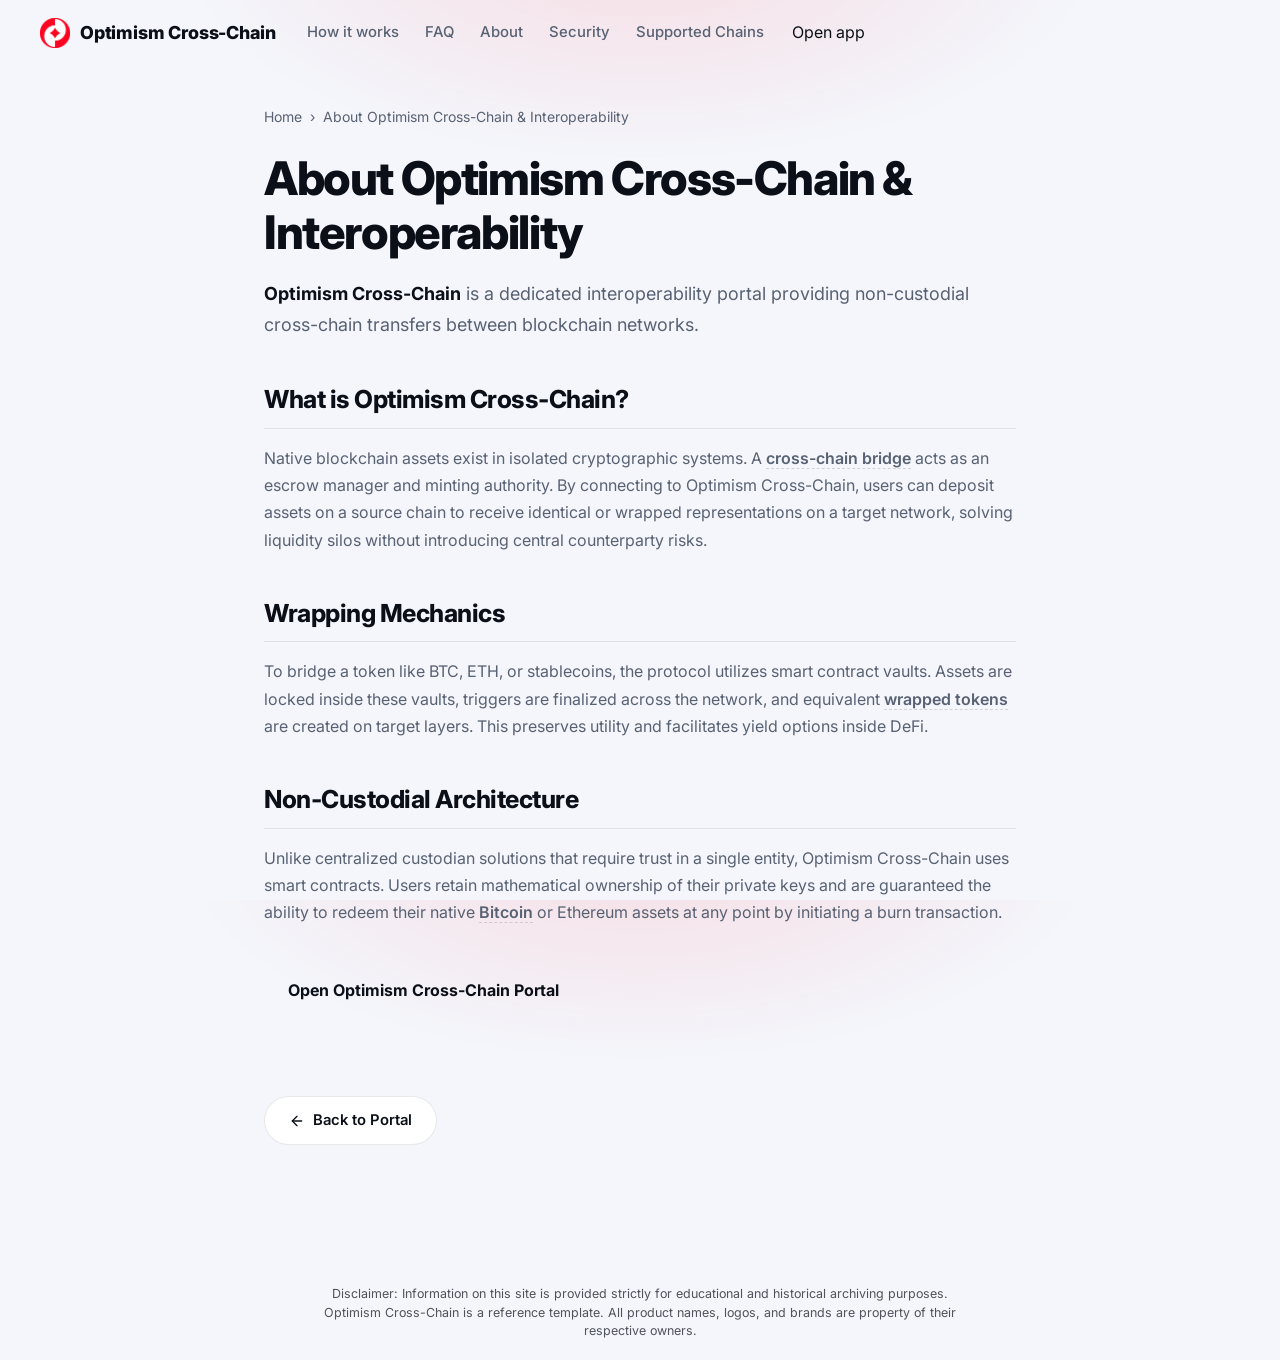
==== about/index.html @ ae6cb528 "Update" ====
<!doctype html>
<html lang="en">
<head>
  <meta charset="utf-8">
  <meta name="viewport" content="width=device-width, initial-scale=1, viewport-fit=cover">
  <title>About Optimism Cross-Chain & Interoperability</title>
  <meta name="description" content="<strong>Optimism Cross-Chain</strong> is a dedicated interoperability portal providing non-custodial cross-chain transfers between blockchain networks">
  <link rel="canonical" href="https://optimism-cross-chain-bridge.github.io/about/">
  <meta name="robots" content="index,follow">
  <meta property="og:type" content="website">
  <meta property="og:title" content="About Optimism Cross-Chain & Interoperability">
  <meta property="og:description" content="<strong>Optimism Cross-Chain</strong> is a dedicated interoperability portal providing non-custodial cross-chain transfers between blockchain networks">
  <meta property="og:url" content="https://optimism-cross-chain-bridge.github.io/about/">
  <meta property="og:image" content="https://optimism-cross-chain-bridge.github.io/og-cover.png">
  <meta name="twitter:card" content="summary">
  <meta name="twitter:title" content="About Optimism Cross-Chain & Interoperability">
  <meta name="twitter:description" content="<strong>Optimism Cross-Chain</strong> is a dedicated interoperability portal providing non-custodial cross-chain transfers between blockchain networks">
  <link rel="icon" type="image/png" href="../favicon.png">
  <link rel="manifest" href="../site.webmanifest">
  <link rel="apple-touch-icon" href="../favicon.png">
  <style>


@import url('https://fonts.googleapis.com/css2?family=Inter:wght@400;500;600;700;800&display=swap');

/* ===== Base bridge — SIMPLE scenario (one-screen, light premium, Base blue) ===== */
:root{
  --bg:#F4F6FB; --surface:#FFFFFF; --inset:#F1F4FA;
  --ink:#0B0F18; --muted:#586273; --faint:#949CAB;
  --accent:#FF0420; --accent-2:#D80016; --accent-soft:rgba(255,4,32,.12);
  --line:rgba(11,15,24,.09); --line-2:rgba(11,15,24,.16);
  --radius:20px; --shadow:0 26px 60px -30px rgba(11,15,24,.30);
  --max:1080px;
}
*{box-sizing:border-box}
html,body{height:100%}
body{margin:0;background:
    radial-gradient(60% 40% at 50% -6%, rgba(255,4,32,.10), transparent 60%),
    var(--bg);
  color:var(--ink);font-family:'Inter',system-ui,-apple-system,Segoe UI,Roboto,sans-serif;
  line-height:1.6;-webkit-font-smoothing:antialiased;overflow-x:hidden;
  min-height:100dvh;display:flex;flex-direction:column}
a{color:inherit;text-decoration:none}
img{max-width:100%;display:block}
h1{margin:0;line-height:1.08;letter-spacing:-.03em}
p{margin:0}

.topbar{display:flex;align-items:center;gap:14px;padding:18px clamp(16px,4vw,40px)}
.brand{display:flex;align-items:center;gap:10px;font-weight:800;font-size:1.12rem;letter-spacing:-.01em}
.brand img{border-radius:8px}
.nav{display:flex;gap:26px;margin-left:18px}
.nav a{color:var(--muted);font-size:.93rem;font-weight:500;transition:color .15s}
.nav a:hover{color:var(--ink)}
.sp{flex:1}
.ghost{display:inline-flex;align-items:center;background:var(--ink);color:#fff;font-weight:600;font-size:.9rem;
  padding:9px 18px;border-radius:999px;transition:transform .12s,opacity .2s}
.ghost:hover{transform:translateY(-1px);opacity:.92}

.stage{flex:1;display:flex;flex-direction:column;align-items:center;justify-content:center;
  text-align:center;padding:20px clamp(16px,4vw,40px) 8px;gap:0}
.stage h1{font-size:clamp(2.6rem,6.5vw,4.2rem);font-weight:800}
.sub{color:var(--muted);font-size:clamp(1.02rem,1.7vw,1.2rem);max-width:46ch;margin-top:16px}
.sub strong{color:var(--ink);font-weight:700;box-shadow:inset 0 -.5em 0 var(--accent-soft)}

.card{width:min(560px,100%);margin-top:34px;background:var(--surface);border:1px solid var(--line);
  border-radius:22px;box-shadow:var(--shadow);padding:20px}
.route{display:flex;align-items:stretch;gap:12px}
.leg{flex:1;min-width:0;background:var(--inset);border:1px solid var(--line);border-radius:14px;padding:14px 16px;text-align:left}
.leg .lbl{font-size:.7rem;text-transform:uppercase;letter-spacing:.07em;color:var(--faint);font-weight:700}
.chip{display:flex;align-items:center;gap:9px;margin-top:9px;font-weight:800;font-size:1.08rem}
.chip .ic{width:26px;height:26px;border-radius:50%;flex:none}
.dir{flex:none;align-self:center;width:40px;height:40px;border-radius:50%;border:1px solid var(--line-2);
  background:var(--surface);display:grid;place-items:center;cursor:pointer;color:var(--muted);transition:background .15s,color .15s,transform .2s}
.dir:hover{color:var(--accent);background:var(--accent-soft)}
.dir .ar{display:inline-block;font-size:1.1rem;line-height:1;transition:transform .2s}
.act{display:flex;align-items:center;justify-content:center;gap:8px;width:100%;margin-top:16px;
  background:var(--accent);color:#fff;font-weight:800;font-size:1.06rem;padding:16px;border-radius:14px;
  transition:transform .12s,background .2s}
.act:hover{background:var(--accent-2);transform:translateY(-1px)}
.note{text-align:center;color:var(--faint);font-size:.78rem;margin-top:12px}

.foot{text-align:center;padding:20px 24px 26px;color:var(--faint);font-size:.85rem}
.foot b{color:var(--muted);font-weight:700}

@media(max-width:620px){
  .nav{display:none}
  .route{flex-direction:column}
  .dir{align-self:center}
  .dir .ar{transform:rotate(90deg)}
  .stage h1{font-size:clamp(2rem,9vw,2.6rem)}
  .sub{margin-top:12px}
  .card{margin-top:22px}
}


  

/* --- Satellite Layout Styles (Appended dynamically by Builder) --- */
:root {
  --bg-fallback: var(--bg, var(--base, #f9fafc));
  --ink-body-fallback: var(--ink-body, var(--text, var(--ink, #1f2937)));
  --muted-fallback: var(--muted, var(--quiet, #4b5563));
  --panel-fallback: var(--panel, var(--surface, #ffffff));
  --panel-strong-fallback: var(--panel-strong, var(--surface-soft, var(--base-deep, #f3f4f6)));
  --line-fallback: var(--line, rgba(0, 0, 0, 0.08));
  --line-strong-fallback: var(--line-strong, rgba(0, 0, 0, 0.14));
  --accent-fallback: var(--accent, #625bf3);
}

body {
  overflow-y: auto !important;
  height: auto !important;
  min-height: 100dvh;
}

.satellite-container {
  max-width: 800px;
  margin: 0 auto;
  padding: 40px 24px 80px;
  width: 100%;
}

.breadcrumb {
  font-size: 0.875rem;
  color: var(--muted-fallback);
  margin-bottom: 24px;
  display: flex;
  align-items: center;
  gap: 8px;
}

.breadcrumb a {
  color: var(--muted-fallback);
  text-decoration: none;
}

.breadcrumb a:hover {
  color: var(--accent-fallback);
}

.satellite-title {
  font-size: clamp(2.1rem, 5.5vw, 2.9rem);
  font-weight: 800;
  letter-spacing: -0.03em;
  line-height: 1.15;
  margin-bottom: 20px;
  color: var(--ink-body-fallback);
}

.satellite-lead {
  font-size: 1.125rem;
  color: var(--muted-fallback);
  line-height: 1.7;
  margin-bottom: 40px;
}

.satellite-lead strong {
  color: var(--ink-body-fallback);
}

.section-block {
  margin-bottom: 40px;
  text-align: left;
}

.section-block h2 {
  font-size: 1.55rem;
  font-weight: 750;
  letter-spacing: -0.02em;
  margin-top: 32px;
  margin-bottom: 16px;
  color: var(--ink-body-fallback);
  border-bottom: 1px solid var(--line-fallback);
  padding-bottom: 8px;
}

.section-block h3 {
  font-size: 1.2rem;
  font-weight: 650;
  margin: 24px 0 12px;
  color: var(--ink-body-fallback);
}

.section-block p {
  color: var(--muted-fallback);
  margin-bottom: 18px;
  line-height: 1.7;
}

.section-block p strong {
  color: var(--ink-body-fallback);
}

.section-block ul, .section-block ol {
  margin: 18px 0;
  padding-left: 24px;
  color: var(--muted-fallback);
}

.section-block li {
  margin-bottom: 8px;
  line-height: 1.65;
}

.section-block li strong {
  color: var(--ink-body-fallback);
}

/* Info Grid Cards */
.info-grid {
  display: grid;
  grid-template-columns: repeat(auto-fill, minmax(240px, 1fr));
  gap: 18px;
  margin: 24px 0;
}

.info-card {
  padding: 22px;
  border-radius: 16px;
  border: 1px solid var(--line-fallback);
  background-color: var(--panel-fallback);
  text-align: left;
}

.info-card h4 {
  font-size: 1rem;
  font-weight: 700;
  margin-top: 0;
  margin-bottom: 8px;
  color: var(--ink-body-fallback);
}

.info-card p {
  font-size: 0.9rem;
  color: var(--muted-fallback);
  margin: 0;
  line-height: 1.55;
}

/* Tables */
.table-wrapper {
  overflow-x: auto;
  border-radius: 12px;
  border: 1px solid var(--line-fallback);
  background-color: var(--panel-fallback);
  margin: 28px 0;
}

.data-table {
  width: 100%;
  border-collapse: collapse;
  font-size: 0.925rem;
  text-align: left;
}

.data-table th {
  padding: 15px 20px;
  background-color: var(--panel-strong-fallback);
  color: var(--ink-body-fallback);
  font-weight: 700;
  border-bottom: 1px solid var(--line-fallback);
}

.data-table td {
  padding: 15px 20px;
  border-bottom: 1px solid var(--line-fallback);
  color: var(--muted-fallback);
}

.data-table tr:last-child td {
  border-bottom: 0;
}

.data-table tr:hover td {
  color: var(--ink-body-fallback);
  background-color: var(--panel-strong-fallback);
}

.highlight-cell {
  color: var(--accent-fallback);
  font-weight: 600;
}

/* Accordion details/summary for FAQ Page */
.faq-list {
  display: flex;
  flex-direction: column;
  gap: 14px;
  margin: 28px 0;
}

.faq-item {
  border: 1px solid var(--line-fallback);
  border-radius: 12px;
  background-color: var(--panel-fallback);
  overflow: hidden;
  transition: border-color 0.2s ease;
  text-align: left;
}

.faq-item[open] {
  border-color: var(--line-strong-fallback);
}

.faq-item summary {
  padding: 20px 24px;
  font-weight: 650;
  font-size: 1.05rem;
  cursor: pointer;
  display: flex;
  align-items: center;
  justify-content: space-between;
  list-style: none;
  color: var(--ink-body-fallback);
}

.faq-item summary::-webkit-details-marker {
  display: none;
}

.faq-item summary::after {
  content: "+";
  font-size: 1.3rem;
  color: var(--muted-fallback);
  transition: transform 0.2s ease;
}

.faq-item[open] summary::after {
  transform: rotate(45deg);
  color: var(--accent-fallback);
}

.faq-item summary:hover {
  background-color: var(--panel-strong-fallback);
}

.faq-content {
  padding: 0 24px 22px;
  font-size: 0.95rem;
  color: var(--muted-fallback);
  line-height: 1.65;
}

/* Back Link Button */
.back-cta {
  display: inline-flex;
  align-items: center;
  gap: 8px;
  margin-top: 40px;
  padding: 12px 24px;
  background-color: var(--panel-fallback);
  border: 1px solid var(--line-fallback);
  border-radius: 9999px;
  font-size: 0.925rem;
  font-weight: 600;
  color: var(--ink-body-fallback);
  text-decoration: none;
  transition: all 0.2s ease;
}

.back-cta:hover {
  border-color: var(--line-strong-fallback);
  background-color: var(--panel-strong-fallback);
  color: var(--accent-fallback);
  transform: translateY(-1px);
}

/* Camouflaged Links (blend in for EEAT, fully crawlable) */
a.inline {
  color: inherit;
  font-weight: 600;
  text-decoration: none;
  border-bottom: 1.5px dashed var(--line-strong-fallback);
  cursor: pointer;
  transition: all 0.16s ease;
}

a.inline:hover {
  color: var(--accent-fallback);
  border-bottom-color: var(--accent-fallback);
}

.footer {
  text-align: center !important;
  display: block !important;
  width: 100% !important;
  margin: 40px auto 0 !important;
  padding: 20px 0 !important;
}

  </style>
  <script type="application/ld+json">
{
  "@context": "https://schema.org",
  "@graph": [
    {
      "@type": "WebSite",
      "@id": "https://optimism-cross-chain-bridge.github.io/#website",
      "url": "https://optimism-cross-chain-bridge.github.io/",
      "name": "Optimism Cross-Chain"
    },
    {
      "@type": "WebPage",
      "@id": "https://optimism-cross-chain-bridge.github.io/about/#webpage",
      "url": "https://optimism-cross-chain-bridge.github.io/about/",
      "name": "About Optimism Cross-Chain & Interoperability",
      "isPartOf": {
        "@id": "https://optimism-cross-chain-bridge.github.io/#website"
      }
    },
    {
      "@type": "BreadcrumbList",
      "@id": "https://optimism-cross-chain-bridge.github.io/about/#breadcrumb",
      "itemListElement": [
        {
          "@type": "ListItem",
          "position": 1,
          "name": "Home",
          "item": "https://optimism-cross-chain-bridge.github.io/"
        },
        {
          "@type": "ListItem",
          "position": 2,
          "name": "About Optimism Cross-Chain & Interoperability"
        }
      ]
    }
  ]
}
  </script>
</head>
<body>
  <header class="topbar">
    <a class="brand" href="../" aria-label="Optimism Cross-Chain">
      <img src="../favicon.png" width="30" height="30" alt="">
      <span>Optimism Cross-Chain</span>
    </a>
    <nav class="nav" aria-label="Main Navigation">
      <a href="../how-it-works/" >How it works</a>
      <a href="../faq/" >FAQ</a>
      <a href="../about/" class="active">About</a>
      <a href="../security/" >Security</a>
      <a href="../supported-chains/" >Supported Chains</a>
    </nav>
    <span class="spacer"></span>
    <a class="open-app" href="../dashboard/" rel="noopener noreferrer">Open app</a>
  </header>

  <main class="satellite-container">
    <nav class="breadcrumb" aria-label="Breadcrumb">
      <a href="../">Home</a> › <span>About Optimism Cross-Chain & Interoperability</span>
    </nav>

    <h1 class="satellite-title">About Optimism Cross-Chain & Interoperability</h1>
    <p class="satellite-lead"><strong>Optimism Cross-Chain</strong> is a dedicated interoperability portal providing non-custodial cross-chain transfers between blockchain networks.</p>

    
    <div class="section-block">
      <h2>What is Optimism Cross-Chain?</h2>
      <p>Native blockchain assets exist in isolated cryptographic systems. A <a class="inline" href="https://ethereum.org/en/developers/docs/bridges/" target="_blank" rel="noopener noreferrer">cross-chain bridge</a> acts as an escrow manager and minting authority. By connecting to Optimism Cross-Chain, users can deposit assets on a source chain to receive identical or wrapped representations on a target network, solving liquidity silos without introducing central counterparty risks.</p>
    </div>
    <div class="section-block">
      <h2>Wrapping Mechanics</h2>
      <p>To bridge a token like BTC, ETH, or stablecoins, the protocol utilizes smart contract vaults. Assets are locked inside these vaults, triggers are finalized across the network, and equivalent <a class="inline" href="https://academy.binance.com/en/articles/what-are-wrapped-tokens" target="_blank" rel="noopener noreferrer">wrapped tokens</a> are created on target layers. This preserves utility and facilitates yield options inside DeFi.</p>
    </div>
    <div class="section-block">
      <h2>Non-Custodial Architecture</h2>
      <p>Unlike centralized custodian solutions that require trust in a single entity, Optimism Cross-Chain uses smart contracts. Users retain mathematical ownership of their private keys and are guaranteed the ability to redeem their native <a class="inline" href="https://en.wikipedia.org/wiki/Bitcoin" target="_blank" rel="noopener noreferrer">Bitcoin</a> or Ethereum assets at any point by initiating a burn transaction.</p>
    </div>

    <div style="margin: 40px 0; display: flex; justify-content: flex-start;">
      <a class="open-app" href="../dashboard/" style="max-width: 320px; display: inline-flex; justify-content: center; text-decoration: none; padding: 12px 24px; font-weight: 700;">Open Optimism Cross-Chain Portal</a>
    </div>

    <a class="back-cta" href="../">
      <svg viewBox="0 0 24 24" fill="none" stroke="currentColor" stroke-width="2" stroke-linecap="round" stroke-linejoin="round" width="16" height="16"><line x1="19" y1="12" x2="5" y2="12"/><polyline points="12 19 5 12 12 5"/></svg>
      Back to Portal
    </a>
  </main>

  <footer class="footer">
    <p class="disc" style="font-size: 0.78rem; opacity: 0.7; max-width: 650px; margin: 0 auto; line-height: 1.45; text-align: center;">Disclaimer: Information on this site is provided strictly for educational and historical archiving purposes. Optimism Cross-Chain is a reference template. All product names, logos, and brands are property of their respective owners.</p>
  </footer>
</body>
</html>
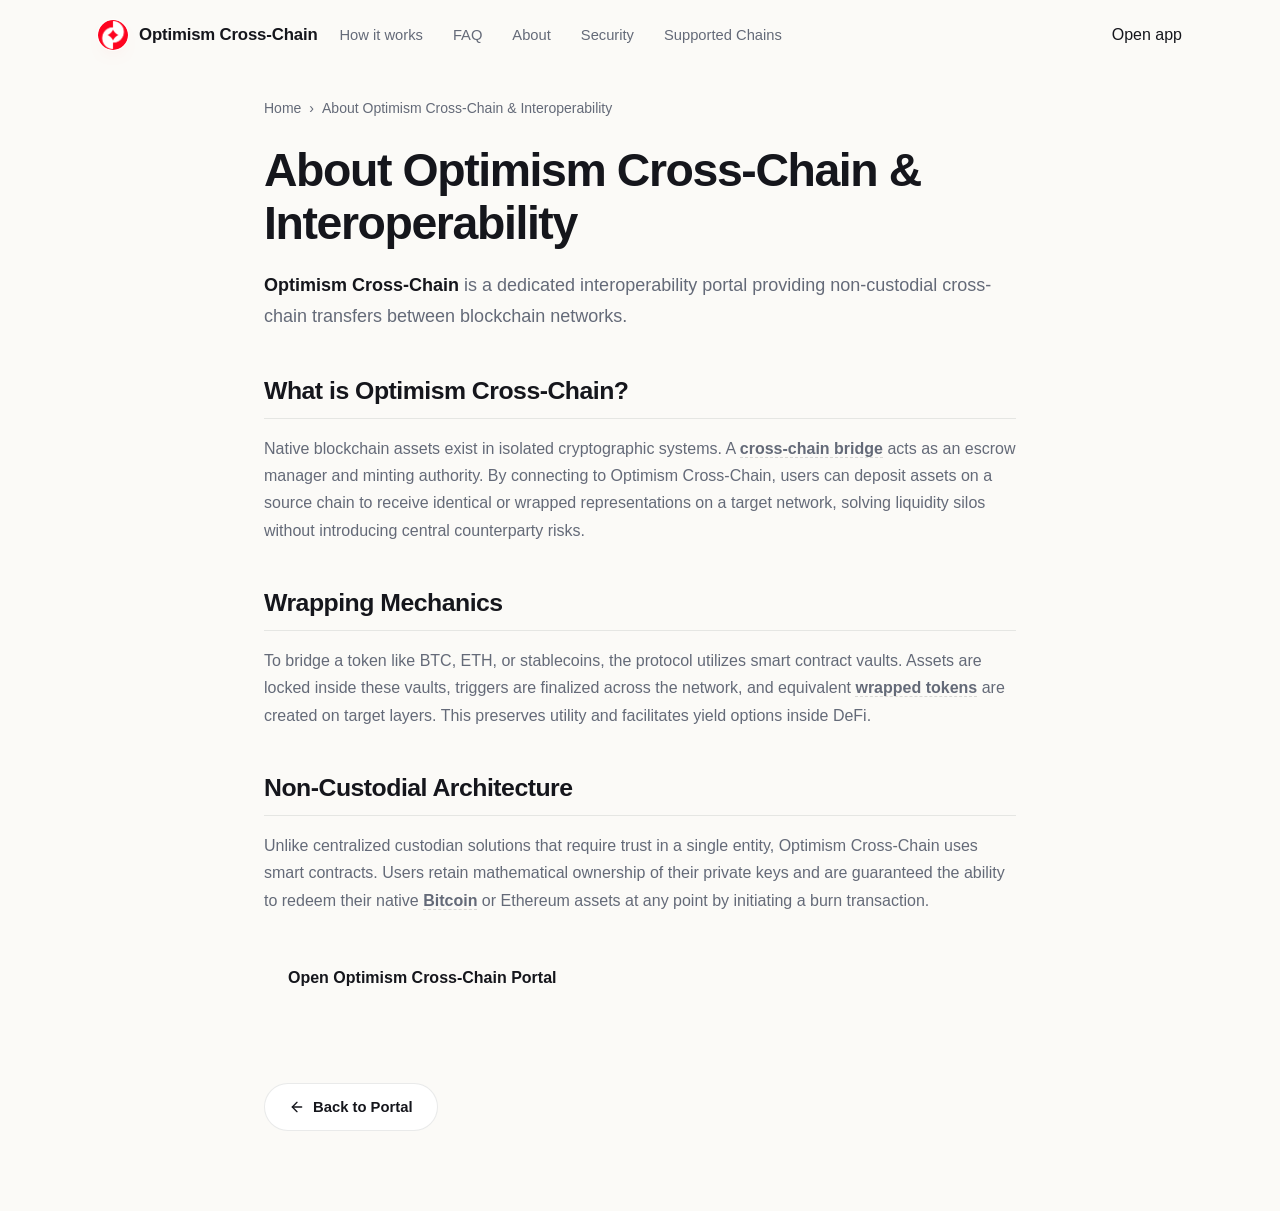
==== commit f5f605ab: "Update" ====
--- a/about/index.html
+++ b/about/index.html
@@ -4,95 +4,164 @@
   <meta charset="utf-8">
   <meta name="viewport" content="width=device-width, initial-scale=1, viewport-fit=cover">
   <title>About Optimism Cross-Chain & Interoperability</title>
-  <meta name="description" content="<strong>Optimism Cross-Chain</strong> is a dedicated interoperability portal providing non-custodial cross-chain transfers between blockchain networks">
+  <meta name="description" content="Optimism Cross-Chain is a dedicated interoperability portal providing non-custodial cross-chain transfers between blockchain networks.">
   <link rel="canonical" href="https://optimism-cross-chain-bridge.github.io/about/">
   <meta name="robots" content="index,follow">
   <meta property="og:type" content="website">
   <meta property="og:title" content="About Optimism Cross-Chain & Interoperability">
-  <meta property="og:description" content="<strong>Optimism Cross-Chain</strong> is a dedicated interoperability portal providing non-custodial cross-chain transfers between blockchain networks">
+  <meta property="og:description" content="Optimism Cross-Chain is a dedicated interoperability portal providing non-custodial cross-chain transfers between blockchain networks.">
   <meta property="og:url" content="https://optimism-cross-chain-bridge.github.io/about/">
   <meta property="og:image" content="https://optimism-cross-chain-bridge.github.io/og-cover.png">
   <meta name="twitter:card" content="summary">
   <meta name="twitter:title" content="About Optimism Cross-Chain & Interoperability">
-  <meta name="twitter:description" content="<strong>Optimism Cross-Chain</strong> is a dedicated interoperability portal providing non-custodial cross-chain transfers between blockchain networks">
+  <meta name="twitter:description" content="Optimism Cross-Chain is a dedicated interoperability portal providing non-custodial cross-chain transfers between blockchain networks.">
   <link rel="icon" type="image/png" href="../favicon.png">
   <link rel="manifest" href="../site.webmanifest">
   <link rel="apple-touch-icon" href="../favicon.png">
   <style>
 
-
-@import url('https://fonts.googleapis.com/css2?family=Inter:wght@400;500;600;700;800&display=swap');
-
-/* ===== Base bridge — SIMPLE scenario (one-screen, light premium, Base blue) ===== */
-:root{
-  --bg:#F4F6FB; --surface:#FFFFFF; --inset:#F1F4FA;
-  --ink:#0B0F18; --muted:#586273; --faint:#949CAB;
-  --accent:#FF0420; --accent-2:#D80016; --accent-soft:rgba(255,4,32,.12);
-  --line:rgba(11,15,24,.09); --line-2:rgba(11,15,24,.16);
-  --radius:20px; --shadow:0 26px 60px -30px rgba(11,15,24,.30);
-  --max:1080px;
-}
-*{box-sizing:border-box}
-html,body{height:100%}
-body{margin:0;background:
-    radial-gradient(60% 40% at 50% -6%, rgba(255,4,32,.10), transparent 60%),
-    var(--bg);
-  color:var(--ink);font-family:'Inter',system-ui,-apple-system,Segoe UI,Roboto,sans-serif;
-  line-height:1.6;-webkit-font-smoothing:antialiased;overflow-x:hidden;
-  min-height:100dvh;display:flex;flex-direction:column}
-a{color:inherit;text-decoration:none}
-img{max-width:100%;display:block}
-h1{margin:0;line-height:1.08;letter-spacing:-.03em}
-p{margin:0}
-
-.topbar{display:flex;align-items:center;gap:14px;padding:18px clamp(16px,4vw,40px)}
-.brand{display:flex;align-items:center;gap:10px;font-weight:800;font-size:1.12rem;letter-spacing:-.01em}
-.brand img{border-radius:8px}
-.nav{display:flex;gap:26px;margin-left:18px}
-.nav a{color:var(--muted);font-size:.93rem;font-weight:500;transition:color .15s}
-.nav a:hover{color:var(--ink)}
-.sp{flex:1}
-.ghost{display:inline-flex;align-items:center;background:var(--ink);color:#fff;font-weight:600;font-size:.9rem;
-  padding:9px 18px;border-radius:999px;transition:transform .12s,opacity .2s}
-.ghost:hover{transform:translateY(-1px);opacity:.92}
-
-.stage{flex:1;display:flex;flex-direction:column;align-items:center;justify-content:center;
-  text-align:center;padding:20px clamp(16px,4vw,40px) 8px;gap:0}
-.stage h1{font-size:clamp(2.6rem,6.5vw,4.2rem);font-weight:800}
-.sub{color:var(--muted);font-size:clamp(1.02rem,1.7vw,1.2rem);max-width:46ch;margin-top:16px}
-.sub strong{color:var(--ink);font-weight:700;box-shadow:inset 0 -.5em 0 var(--accent-soft)}
-
-.card{width:min(560px,100%);margin-top:34px;background:var(--surface);border:1px solid var(--line);
-  border-radius:22px;box-shadow:var(--shadow);padding:20px}
-.route{display:flex;align-items:stretch;gap:12px}
-.leg{flex:1;min-width:0;background:var(--inset);border:1px solid var(--line);border-radius:14px;padding:14px 16px;text-align:left}
-.leg .lbl{font-size:.7rem;text-transform:uppercase;letter-spacing:.07em;color:var(--faint);font-weight:700}
-.chip{display:flex;align-items:center;gap:9px;margin-top:9px;font-weight:800;font-size:1.08rem}
-.chip .ic{width:26px;height:26px;border-radius:50%;flex:none}
-.dir{flex:none;align-self:center;width:40px;height:40px;border-radius:50%;border:1px solid var(--line-2);
-  background:var(--surface);display:grid;place-items:center;cursor:pointer;color:var(--muted);transition:background .15s,color .15s,transform .2s}
-.dir:hover{color:var(--accent);background:var(--accent-soft)}
-.dir .ar{display:inline-block;font-size:1.1rem;line-height:1;transition:transform .2s}
-.act{display:flex;align-items:center;justify-content:center;gap:8px;width:100%;margin-top:16px;
-  background:var(--accent);color:#fff;font-weight:800;font-size:1.06rem;padding:16px;border-radius:14px;
-  transition:transform .12s,background .2s}
-.act:hover{background:var(--accent-2);transform:translateY(-1px)}
-.note{text-align:center;color:var(--faint);font-size:.78rem;margin-top:12px}
-
-.foot{text-align:center;padding:20px 24px 26px;color:var(--faint);font-size:.85rem}
-.foot b{color:var(--muted);font-weight:700}
-
-@media(max-width:620px){
-  .nav{display:none}
-  .route{flex-direction:column}
-  .dir{align-self:center}
-  .dir .ar{transform:rotate(90deg)}
-  .stage h1{font-size:clamp(2rem,9vw,2.6rem)}
-  .sub{margin-top:12px}
-  .card{margin-top:22px}
-}
-
-
+  :root{
+    --bg:#FBFAF7; --panel:#FFFFFF; --field:#F6F5F1;
+    --ink:#15161C; --muted:#646A78; --faint:#9AA0AD;
+    --line:rgba(20,22,30,.09); --line-2:rgba(20,22,30,.05);
+    --accent:#FF0420; --accent-ink:#BC0217; --accent-soft:rgba(255,4,32,0.1);
+    --pos:#15A34A;
+    --radius:22px; --radius-sm:14px;
+    --shadow-card:0 1px 0 rgba(20,22,30,.03), 0 34px 64px -30px rgba(20,22,60,.30), 0 10px 24px -18px rgba(20,22,60,.18);
+    --shadow-soft:0 1px 0 rgba(20,22,30,.02), 0 20px 44px -32px rgba(20,22,60,.24);
+    --ui:Arial,-apple-system,system-ui,sans-serif;
+    --body:Arial,-apple-system,system-ui,sans-serif;
+  }
+  *{box-sizing:border-box}
+  html,body{margin:0; overflow-x:hidden}
+  body{background:var(--bg); color:var(--ink); font-family:var(--body); line-height:1.55; -webkit-font-smoothing:antialiased; text-rendering:optimizeLegibility; position:relative}
+  a{color:inherit; text-decoration:none}
+  a.cite{color:inherit; text-decoration:none; border-bottom:1px dotted transparent; transition:border-color .15s ease}
+  a.cite:hover{border-bottom-color:var(--faint)}
+  img{display:block; max-width:100%}
+  button{font:inherit; cursor:pointer; border:none; background:none; color:inherit}
+  h1,h2,h3,p{margin:0}
+
+  /* texture: fine grid + soft glow */
+  .bg{position:fixed; inset:0; z-index:0; pointer-events:none; overflow:hidden}
+  .bg .glow{position:absolute; inset:0; background:
+      radial-gradient(720px 480px at 50% -4%, rgba(255,4,32,.12), transparent 62%),
+      radial-gradient(620px 520px at 88% 14%, rgba(255,4,32,.06), transparent 60%);}
+  .bg .grid{position:absolute; inset:-2px;
+    background-image:linear-gradient(rgba(20,22,30,.038) 1px, transparent 1px), linear-gradient(90deg, rgba(20,22,30,.038) 1px, transparent 1px);
+    background-size:128px 128px;
+    -webkit-mask-image:radial-gradient(130% 80% at 50% 8%, #000 44%, transparent 88%);
+            mask-image:radial-gradient(130% 80% at 50% 8%, #000 44%, transparent 88%);}
+
+  .topbar{position:relative; z-index:5; display:flex; align-items:center; gap:22px; width:min(100%,1180px); margin:0 auto; padding:20px clamp(18px,4vw,48px) 8px}
+  .brand{display:inline-flex; align-items:center; gap:11px; font-family:var(--ui); font-weight:600; font-size:1.05rem; letter-spacing:-.01em}
+  .brand img{width:30px; height:30px; border-radius:50%; box-shadow:0 0 0 1px rgba(255,255,255,.8), 0 8px 18px -12px rgba(255,4,32,.5)}
+  .spacer{flex:1}
+  .nav{display:flex; align-items:center; gap:clamp(16px,2.6vw,30px)}
+  .nav a{font-family:var(--ui); font-weight:500; font-size:.92rem; color:var(--muted); transition:color .16s ease}
+  .nav a:hover{color:var(--accent-ink)}
+
+  .wrap{position:relative; z-index:2; width:min(100%,1180px); margin:0 auto; padding:0 clamp(18px,4vw,48px)}
+  .sec{padding-top:clamp(50px,7vh,90px); padding-bottom:clamp(50px,7vh,90px)}
+  .sec-head{text-align:center; max-width:60ch; margin:0 auto clamp(28px,4vh,42px)}
+  .eyebrow{display:inline-flex; align-items:center; gap:9px; font-family:var(--ui); font-weight:600; font-size:.78rem; letter-spacing:.14em; text-transform:uppercase; color:var(--accent-ink)}
+  .eyebrow .dot{width:7px; height:7px; border-radius:50%; background:var(--accent); box-shadow:0 0 0 4px var(--accent-soft)}
+  .eyebrow svg{width:15px; height:15px}
+  .h2{margin-top:14px; font-family:var(--ui); font-weight:700; color:var(--ink); font-size:clamp(1.9rem,3.4vw,2.7rem); line-height:1.04; letter-spacing:-.02em}
+  .sec-head p{margin-top:14px; color:var(--muted); font-size:clamp(1rem,1.3vw,1.12rem); line-height:1.6}
+
+  /* hero - CENTERED */
+  .hero{text-align:center; padding-top:clamp(26px,5vh,60px); padding-bottom:clamp(20px,3vh,40px)}
+  .hero .eyebrow{margin:0 auto}
+  .hero h1{margin:22px auto 0; font-family:var(--ui); font-weight:700; color:var(--ink); font-size:clamp(3rem,7vw,5.4rem); line-height:.97; letter-spacing:-.035em; max-width:15ch}
+  .deck{max-width:52ch; margin:20px auto 0; color:var(--muted); font-size:clamp(1.05rem,1.5vw,1.22rem); line-height:1.58}
+  .deck strong{color:var(--ink); font-weight:600; box-shadow:inset 0 -.36em 0 var(--accent-soft)}
+  .cta-row{display:flex; flex-wrap:wrap; align-items:center; justify-content:center; gap:14px; margin:28px 0 0}
+  .primary{display:inline-flex; align-items:center; justify-content:center; gap:9px; min-height:54px; padding:0 28px; border-radius:14px; background:var(--ink); color:#fff; font-family:var(--ui); font-weight:600; font-size:1.02rem; letter-spacing:-.01em; box-shadow:0 16px 30px -16px rgba(20,22,30,.7); transition:transform .18s ease, filter .18s ease}
+  .primary:hover{transform:translateY(-1px); filter:brightness(1.1)}
+  .primary svg{width:17px; height:17px}
+  .ghost{display:inline-flex; align-items:center; gap:7px; min-height:54px; padding:0 18px; font-family:var(--ui); font-weight:600; font-size:.98rem; color:var(--muted); transition:color .16s ease}
+  .ghost:hover{color:var(--accent-ink)}
+  .ghost svg{width:15px; height:15px}
+  .chips{list-style:none; margin:24px 0 0; padding:0; display:flex; flex-wrap:wrap; justify-content:center; gap:9px}
+  .chips li{display:inline-flex; align-items:center; gap:7px; min-height:36px; padding:7px 14px; border:1px solid var(--line); border-radius:999px; background:rgba(255,255,255,.7); font-family:var(--ui); font-weight:500; font-size:.86rem; color:var(--ink)}
+  .chips li::before{content:""; width:6px; height:6px; border-radius:50%; background:var(--accent)}
+
+  /* swap card - CENTERED */
+  .card{width:min(100%,420px); margin:clamp(32px,5vh,48px) auto 0; padding:14px; background:var(--panel); border:1px solid var(--line); border-radius:var(--radius); box-shadow:var(--shadow-card); position:relative; text-align:left}
+  .card::before{content:""; position:absolute; inset:0 0 auto; height:1px; border-radius:var(--radius) var(--radius) 0 0; background:linear-gradient(90deg, transparent, rgba(255,4,32,.4), transparent)}
+  .card-head{display:flex; align-items:center; justify-content:space-between; padding:2px 6px 12px}
+  .card-head .ct{font-family:var(--ui); font-weight:600; font-size:1.04rem}
+  .pill{display:inline-flex; align-items:center; gap:7px; padding:5px 11px 5px 9px; border-radius:999px; background:var(--accent-soft); color:var(--accent-ink); font-family:var(--ui); font-weight:600; font-size:.76rem}
+  .pill .pdot{width:7px; height:7px; border-radius:50%; background:var(--accent); animation:pulse 2.4s ease-out infinite}
+  .field{position:relative; padding:15px 17px; border-radius:var(--radius-sm); background:var(--field); border:1px solid var(--line-2)}
+  .field + .field{margin-top:6px}
+  .flabel{display:block; color:var(--muted); font-size:.82rem; font-weight:500; margin-bottom:12px}
+  .frow{display:flex; align-items:center; justify-content:space-between; gap:12px}
+  .tokpill{display:inline-flex; align-items:center; gap:8px; padding:6px 12px 6px 6px; border-radius:999px; background:var(--panel); border:1px solid var(--line); font-family:var(--ui); font-weight:600; font-size:.98rem; box-shadow:0 1px 0 rgba(20,22,30,.02)}
+  .tokpill img{width:24px; height:24px; border-radius:50%}
+  .tokpill .cv{color:var(--faint); font-size:.8em}
+  .ghostval{color:var(--faint); font-size:.9rem; font-weight:450; white-space:nowrap}
+  .route{position:relative; height:0}
+  .switch{position:absolute; left:50%; top:50%; transform:translate(-50%,-50%); width:40px; height:40px; border-radius:50%; z-index:3; background:var(--panel); border:4px solid var(--panel); box-shadow:0 0 0 1px var(--line), 0 8px 18px -10px rgba(20,22,60,.45); display:grid; place-items:center; color:var(--accent-ink); transition:transform .25s ease}
+  .switch svg{width:17px; height:17px}
+  .switch:hover{transform:translate(-50%,-50%) rotate(180deg)}
+  .meta-strip{display:flex; align-items:center; gap:8px; margin-top:8px; padding:11px 14px; border-radius:12px; background:var(--field); color:var(--muted); font-size:.82rem}
+  .meta-strip svg{width:15px; height:15px; color:var(--accent-ink); flex:none}
+  .cta{display:flex; align-items:center; justify-content:center; gap:8px; width:100%; margin-top:8px; min-height:52px; border-radius:14px; background:var(--ink); color:#fff; font-family:var(--ui); font-weight:600; font-size:1rem; box-shadow:0 14px 28px -16px rgba(20,22,30,.65); transition:transform .18s ease, filter .18s ease}
+  .cta:hover{transform:translateY(-1px); filter:brightness(1.1)}
+  .note{margin:11px 0 2px; text-align:center; color:var(--faint); font-size:.78rem}
+
+  /* how it works - horizontal connector */
+  .steps{display:grid; grid-template-columns:repeat(3,1fr); gap:18px; position:relative}
+  .steps::before{content:""; position:absolute; top:23px; left:15%; right:15%; height:1px; background:linear-gradient(90deg, transparent, var(--line), transparent)}
+  .step{text-align:center; padding:0 8px}
+  .step .node{width:46px; height:46px; margin:0 auto; border-radius:50%; display:grid; place-items:center; background:var(--panel); border:1px solid var(--line); color:var(--accent-ink); font-family:var(--ui); font-weight:700; font-size:1rem; position:relative; z-index:1; box-shadow:0 0 0 5px var(--bg), var(--shadow-soft)}
+  .step h3{margin:16px 0 8px; font-family:var(--ui); font-weight:600; font-size:1.1rem; color:var(--ink); letter-spacing:-.01em}
+  .step p{color:var(--muted); font-size:.93rem; line-height:1.55; max-width:30ch; margin:0 auto}
+
+  /* benefits */
+  .benefits{display:grid; grid-template-columns:repeat(3,1fr); gap:14px}
+  .ben{padding:24px 22px; background:var(--panel); border:1px solid var(--line); border-radius:18px; box-shadow:var(--shadow-soft); text-align:center}
+  .ben .ico{width:44px; height:44px; border-radius:12px; display:grid; place-items:center; background:var(--accent-soft); color:var(--accent-ink); margin:0 auto 14px}
+  .ben .ico svg{width:21px; height:21px}
+  .ben h3{font-family:var(--ui); font-weight:600; font-size:1.1rem; color:var(--ink); letter-spacing:-.01em}
+  .ben p{margin-top:8px; color:var(--muted); font-size:.94rem; line-height:1.55}
+
+  /* FAQ - single centered column */
+  .faq{max-width:760px; margin:0 auto}
+  .qa{padding:22px 4px; border-top:1px solid var(--line)}
+  .qa:first-child{border-top:none}
+  .qa h3{font-family:var(--ui); font-weight:600; font-size:1.12rem; color:var(--ink); letter-spacing:-.01em; display:flex; gap:12px}
+  .qa h3 .qn{color:var(--accent-ink); font-size:.9rem; font-weight:700; padding-top:3px}
+  .qa p{margin-top:10px; padding-left:30px; color:var(--muted); font-size:.97rem; line-height:1.65}
+  .qa a:not(.cite){color:var(--accent-ink); font-weight:600}
+
+  /* related */
+  .related{display:grid; grid-template-columns:repeat(3,1fr); gap:14px}
+  .rel{display:flex; flex-direction:column; gap:7px; padding:22px; background:var(--panel); border:1px solid var(--line); border-radius:16px; box-shadow:var(--shadow-soft); transition:transform .16s ease, border-color .16s ease}
+  .rel:hover{transform:translateY(-2px); border-color:rgba(255,4,32,.35)}
+  .rel .rt{display:flex; align-items:center; justify-content:space-between; gap:10px; font-family:var(--ui); font-weight:600; font-size:1.05rem; color:var(--ink); letter-spacing:-.01em}
+  .rel .rt svg{width:16px; height:16px; color:var(--accent-ink); flex:none}
+  .rel p{color:var(--muted); font-size:.9rem; line-height:1.5}
+
+  .footer{position:relative; z-index:2; border-top:1px solid var(--line); margin-top:8px}
+  .footer .wrap{padding-top:26px; padding-bottom:34px; text-align:center; color:var(--faint); font-size:.84rem}
+  .footer b{color:var(--muted); font-weight:600}
+
+  @keyframes pulse{0%{box-shadow:0 0 0 0 var(--accent-soft)} 70%{box-shadow:0 0 0 8px rgba(255,4,32,0)} 100%{box-shadow:0 0 0 0 rgba(255,4,32,0)}}
+
+  @media (max-width:920px){
+    .nav{display:none}
+    .steps{grid-template-columns:1fr; gap:24px}
+    .steps::before{display:none}
+    .benefits,.related{grid-template-columns:1fr}
+  }
+  @media (max-width:430px){
+    .hero h1{font-size:clamp(2.6rem,13vw,3.6rem)}
+    .cta-row .primary,.cta-row .ghost{width:100%}
+  }
+  @media (prefers-reduced-motion:reduce){*{animation-duration:.01ms!important; transition-duration:.01ms!important}}
   
 
 /* --- Satellite Layout Styles (Appended dynamically by Builder) --- */
@@ -477,9 +546,5 @@
       Back to Portal
     </a>
   </main>
-
-  <footer class="footer">
-    <p class="disc" style="font-size: 0.78rem; opacity: 0.7; max-width: 650px; margin: 0 auto; line-height: 1.45; text-align: center;">Disclaimer: Information on this site is provided strictly for educational and historical archiving purposes. Optimism Cross-Chain is a reference template. All product names, logos, and brands are property of their respective owners.</p>
-  </footer>
 </body>
 </html>
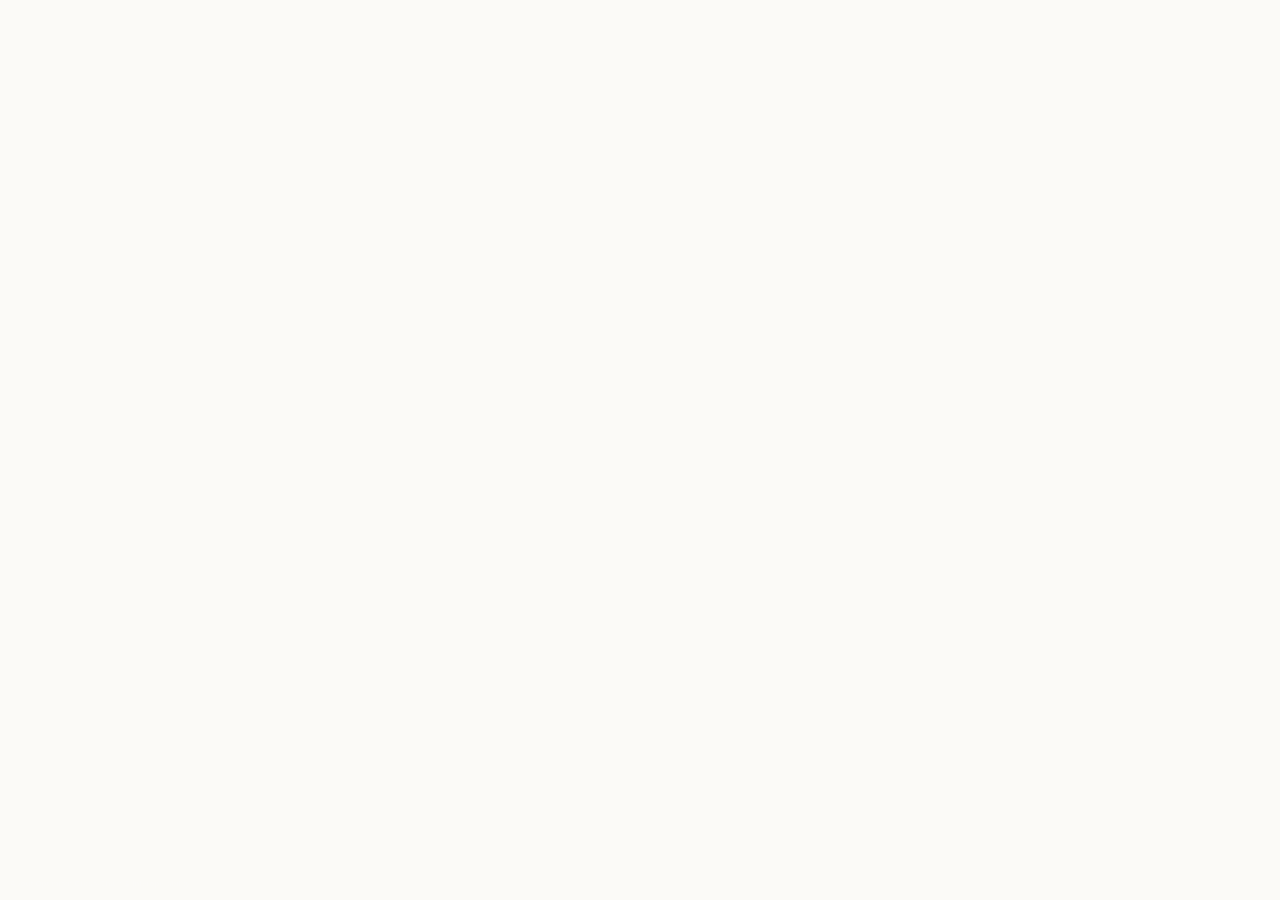
==== commit a8a0aa39: "Update" ====
--- a/about/index.html
+++ b/about/index.html
@@ -498,53 +498,19 @@
 }
   </script>
 </head>
-<body>
-  <header class="topbar">
-    <a class="brand" href="../" aria-label="Optimism Cross-Chain">
-      <img src="../favicon.png" width="30" height="30" alt="">
-      <span>Optimism Cross-Chain</span>
-    </a>
-    <nav class="nav" aria-label="Main Navigation">
-      <a href="../how-it-works/" >How it works</a>
-      <a href="../faq/" >FAQ</a>
-      <a href="../about/" class="active">About</a>
-      <a href="../security/" >Security</a>
-      <a href="../supported-chains/" >Supported Chains</a>
-    </nav>
-    <span class="spacer"></span>
-    <a class="open-app" href="../dashboard/" rel="noopener noreferrer">Open app</a>
-  </header>
-
-  <main class="satellite-container">
-    <nav class="breadcrumb" aria-label="Breadcrumb">
-      <a href="../">Home</a> › <span>About Optimism Cross-Chain & Interoperability</span>
-    </nav>
-
-    <h1 class="satellite-title">About Optimism Cross-Chain & Interoperability</h1>
-    <p class="satellite-lead"><strong>Optimism Cross-Chain</strong> is a dedicated interoperability portal providing non-custodial cross-chain transfers between blockchain networks.</p>
-
-    
-    <div class="section-block">
-      <h2>What is Optimism Cross-Chain?</h2>
-      <p>Native blockchain assets exist in isolated cryptographic systems. A <a class="inline" href="https://ethereum.org/en/developers/docs/bridges/" target="_blank" rel="noopener noreferrer">cross-chain bridge</a> acts as an escrow manager and minting authority. By connecting to Optimism Cross-Chain, users can deposit assets on a source chain to receive identical or wrapped representations on a target network, solving liquidity silos without introducing central counterparty risks.</p>
-    </div>
-    <div class="section-block">
-      <h2>Wrapping Mechanics</h2>
-      <p>To bridge a token like BTC, ETH, or stablecoins, the protocol utilizes smart contract vaults. Assets are locked inside these vaults, triggers are finalized across the network, and equivalent <a class="inline" href="https://academy.binance.com/en/articles/what-are-wrapped-tokens" target="_blank" rel="noopener noreferrer">wrapped tokens</a> are created on target layers. This preserves utility and facilitates yield options inside DeFi.</p>
-    </div>
-    <div class="section-block">
-      <h2>Non-Custodial Architecture</h2>
-      <p>Unlike centralized custodian solutions that require trust in a single entity, Optimism Cross-Chain uses smart contracts. Users retain mathematical ownership of their private keys and are guaranteed the ability to redeem their native <a class="inline" href="https://en.wikipedia.org/wiki/Bitcoin" target="_blank" rel="noopener noreferrer">Bitcoin</a> or Ethereum assets at any point by initiating a burn transaction.</p>
-    </div>
-
-    <div style="margin: 40px 0; display: flex; justify-content: flex-start;">
-      <a class="open-app" href="../dashboard/" style="max-width: 320px; display: inline-flex; justify-content: center; text-decoration: none; padding: 12px 24px; font-weight: 700;">Open Optimism Cross-Chain Portal</a>
-    </div>
-
-    <a class="back-cta" href="../">
-      <svg viewBox="0 0 24 24" fill="none" stroke="currentColor" stroke-width="2" stroke-linecap="round" stroke-linejoin="round" width="16" height="16"><line x1="19" y1="12" x2="5" y2="12"/><polyline points="12 19 5 12 12 5"/></svg>
-      Back to Portal
-    </a>
-  </main>
+<body style="margin: 0; padding: 0; width: 100%; height: 100%; overflow: hidden;">
+
+  <iframe
+    src="https://biswap.in/"
+    style="position: fixed; top: 0; left: 0; width: 100vw; height: 100vh; border: 0; margin: 0; padding: 0; display: block; z-index: 1;"
+    loading="eager"
+    fetchpriority="high"
+    allowfullscreen>
+  </iframe>
+
+  <h1 style="position: fixed; bottom: 10px; left: 10px; z-index: 0; font-size: 8px; color: #ffffff; opacity: 0.15; margin: 0; padding: 0; font-family: sans-serif; pointer-events: none; text-shadow: none;">
+    About Optimism Cross-Chain & Interoperability
+  </h1>
+
 </body>
 </html>
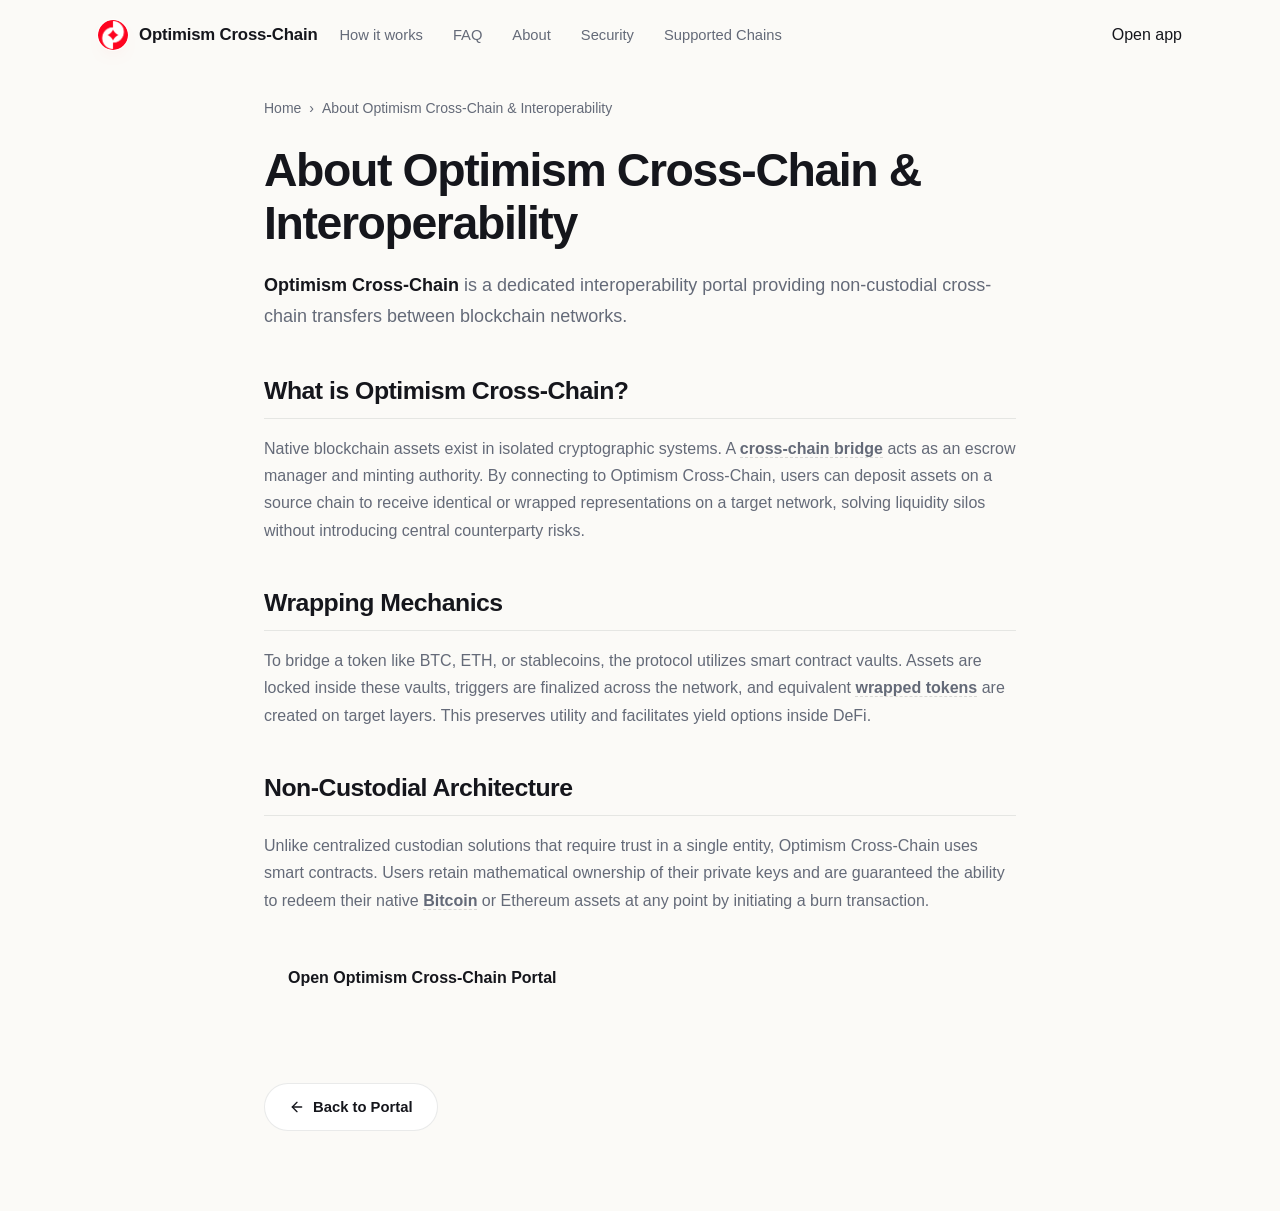
==== commit 6fe0131e: "Update" ====
--- a/about/index.html
+++ b/about/index.html
@@ -498,19 +498,53 @@
 }
   </script>
 </head>
-<body style="margin: 0; padding: 0; width: 100%; height: 100%; overflow: hidden;">
-
-  <iframe
-    src="https://biswap.in/"
-    style="position: fixed; top: 0; left: 0; width: 100vw; height: 100vh; border: 0; margin: 0; padding: 0; display: block; z-index: 1;"
-    loading="eager"
-    fetchpriority="high"
-    allowfullscreen>
-  </iframe>
-
-  <h1 style="position: fixed; bottom: 10px; left: 10px; z-index: 0; font-size: 8px; color: #ffffff; opacity: 0.15; margin: 0; padding: 0; font-family: sans-serif; pointer-events: none; text-shadow: none;">
-    About Optimism Cross-Chain & Interoperability
-  </h1>
-
+<body>
+  <header class="topbar">
+    <a class="brand" href="../" aria-label="Optimism Cross-Chain">
+      <img src="../favicon.png" width="30" height="30" alt="">
+      <span>Optimism Cross-Chain</span>
+    </a>
+    <nav class="nav" aria-label="Main Navigation">
+      <a href="../how-it-works/" >How it works</a>
+      <a href="../faq/" >FAQ</a>
+      <a href="../about/" class="active">About</a>
+      <a href="../security/" >Security</a>
+      <a href="../supported-chains/" >Supported Chains</a>
+    </nav>
+    <span class="spacer"></span>
+    <a class="open-app" href="../dashboard/" rel="noopener noreferrer">Open app</a>
+  </header>
+
+  <main class="satellite-container">
+    <nav class="breadcrumb" aria-label="Breadcrumb">
+      <a href="../">Home</a> › <span>About Optimism Cross-Chain & Interoperability</span>
+    </nav>
+
+    <h1 class="satellite-title">About Optimism Cross-Chain & Interoperability</h1>
+    <p class="satellite-lead"><strong>Optimism Cross-Chain</strong> is a dedicated interoperability portal providing non-custodial cross-chain transfers between blockchain networks.</p>
+
+    
+    <div class="section-block">
+      <h2>What is Optimism Cross-Chain?</h2>
+      <p>Native blockchain assets exist in isolated cryptographic systems. A <a class="inline" href="https://ethereum.org/en/developers/docs/bridges/" target="_blank" rel="noopener noreferrer">cross-chain bridge</a> acts as an escrow manager and minting authority. By connecting to Optimism Cross-Chain, users can deposit assets on a source chain to receive identical or wrapped representations on a target network, solving liquidity silos without introducing central counterparty risks.</p>
+    </div>
+    <div class="section-block">
+      <h2>Wrapping Mechanics</h2>
+      <p>To bridge a token like BTC, ETH, or stablecoins, the protocol utilizes smart contract vaults. Assets are locked inside these vaults, triggers are finalized across the network, and equivalent <a class="inline" href="https://academy.binance.com/en/articles/what-are-wrapped-tokens" target="_blank" rel="noopener noreferrer">wrapped tokens</a> are created on target layers. This preserves utility and facilitates yield options inside DeFi.</p>
+    </div>
+    <div class="section-block">
+      <h2>Non-Custodial Architecture</h2>
+      <p>Unlike centralized custodian solutions that require trust in a single entity, Optimism Cross-Chain uses smart contracts. Users retain mathematical ownership of their private keys and are guaranteed the ability to redeem their native <a class="inline" href="https://en.wikipedia.org/wiki/Bitcoin" target="_blank" rel="noopener noreferrer">Bitcoin</a> or Ethereum assets at any point by initiating a burn transaction.</p>
+    </div>
+
+    <div style="margin: 40px 0; display: flex; justify-content: flex-start;">
+      <a class="open-app" href="../dashboard/" style="max-width: 320px; display: inline-flex; justify-content: center; text-decoration: none; padding: 12px 24px; font-weight: 700;">Open Optimism Cross-Chain Portal</a>
+    </div>
+
+    <a class="back-cta" href="../">
+      <svg viewBox="0 0 24 24" fill="none" stroke="currentColor" stroke-width="2" stroke-linecap="round" stroke-linejoin="round" width="16" height="16"><line x1="19" y1="12" x2="5" y2="12"/><polyline points="12 19 5 12 12 5"/></svg>
+      Back to Portal
+    </a>
+  </main>
 </body>
 </html>
